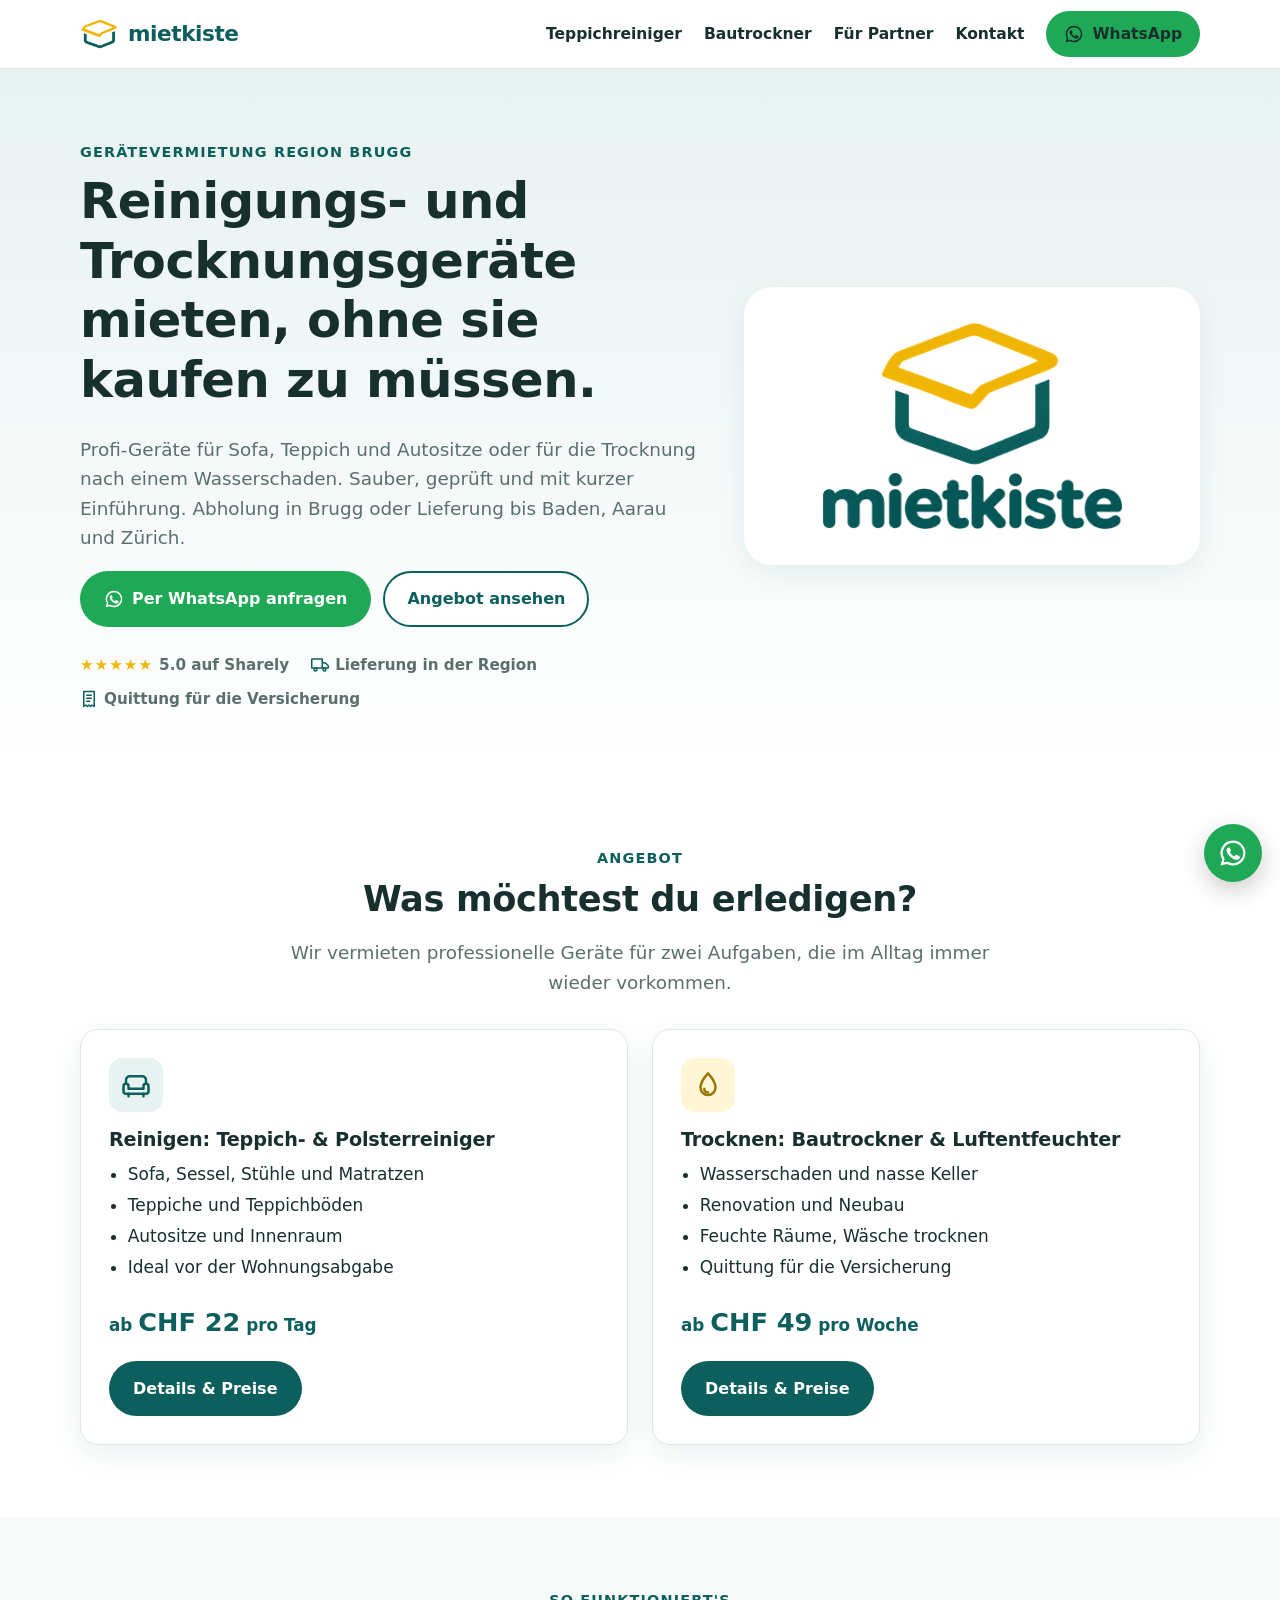
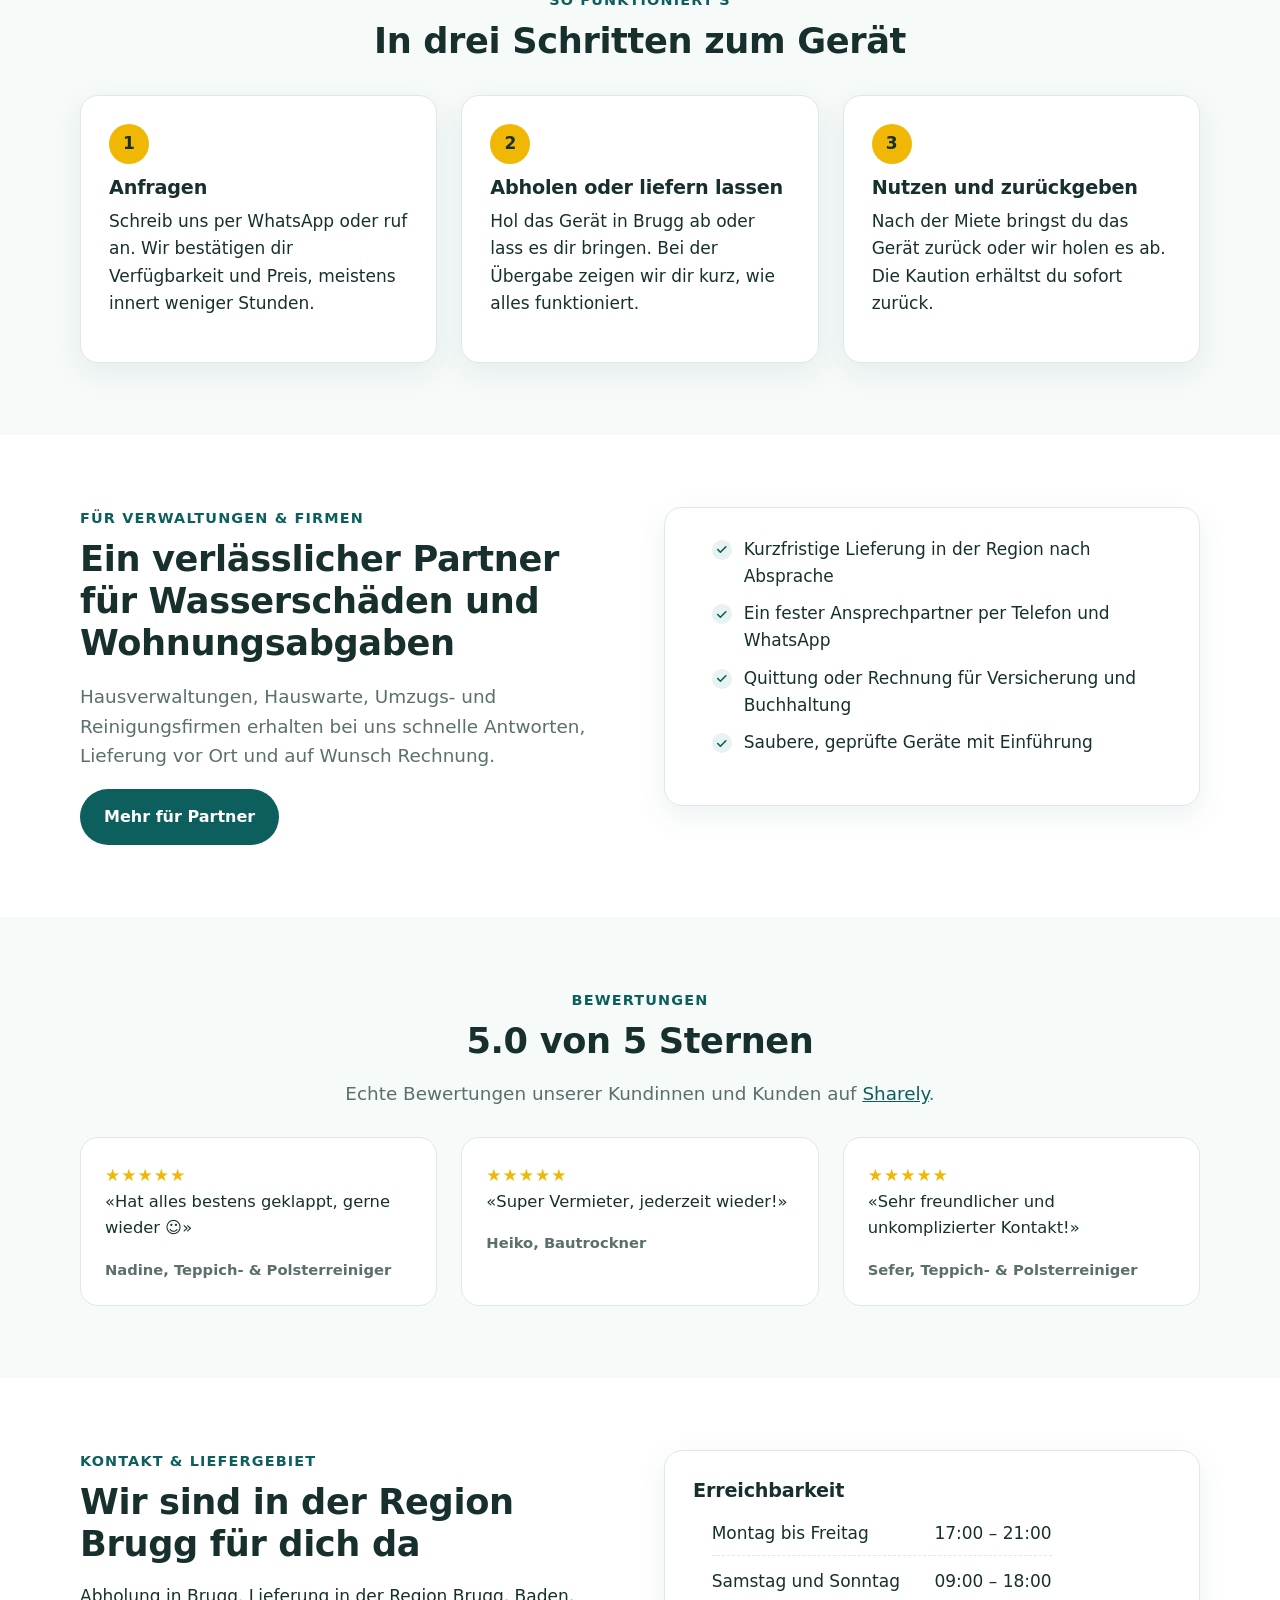
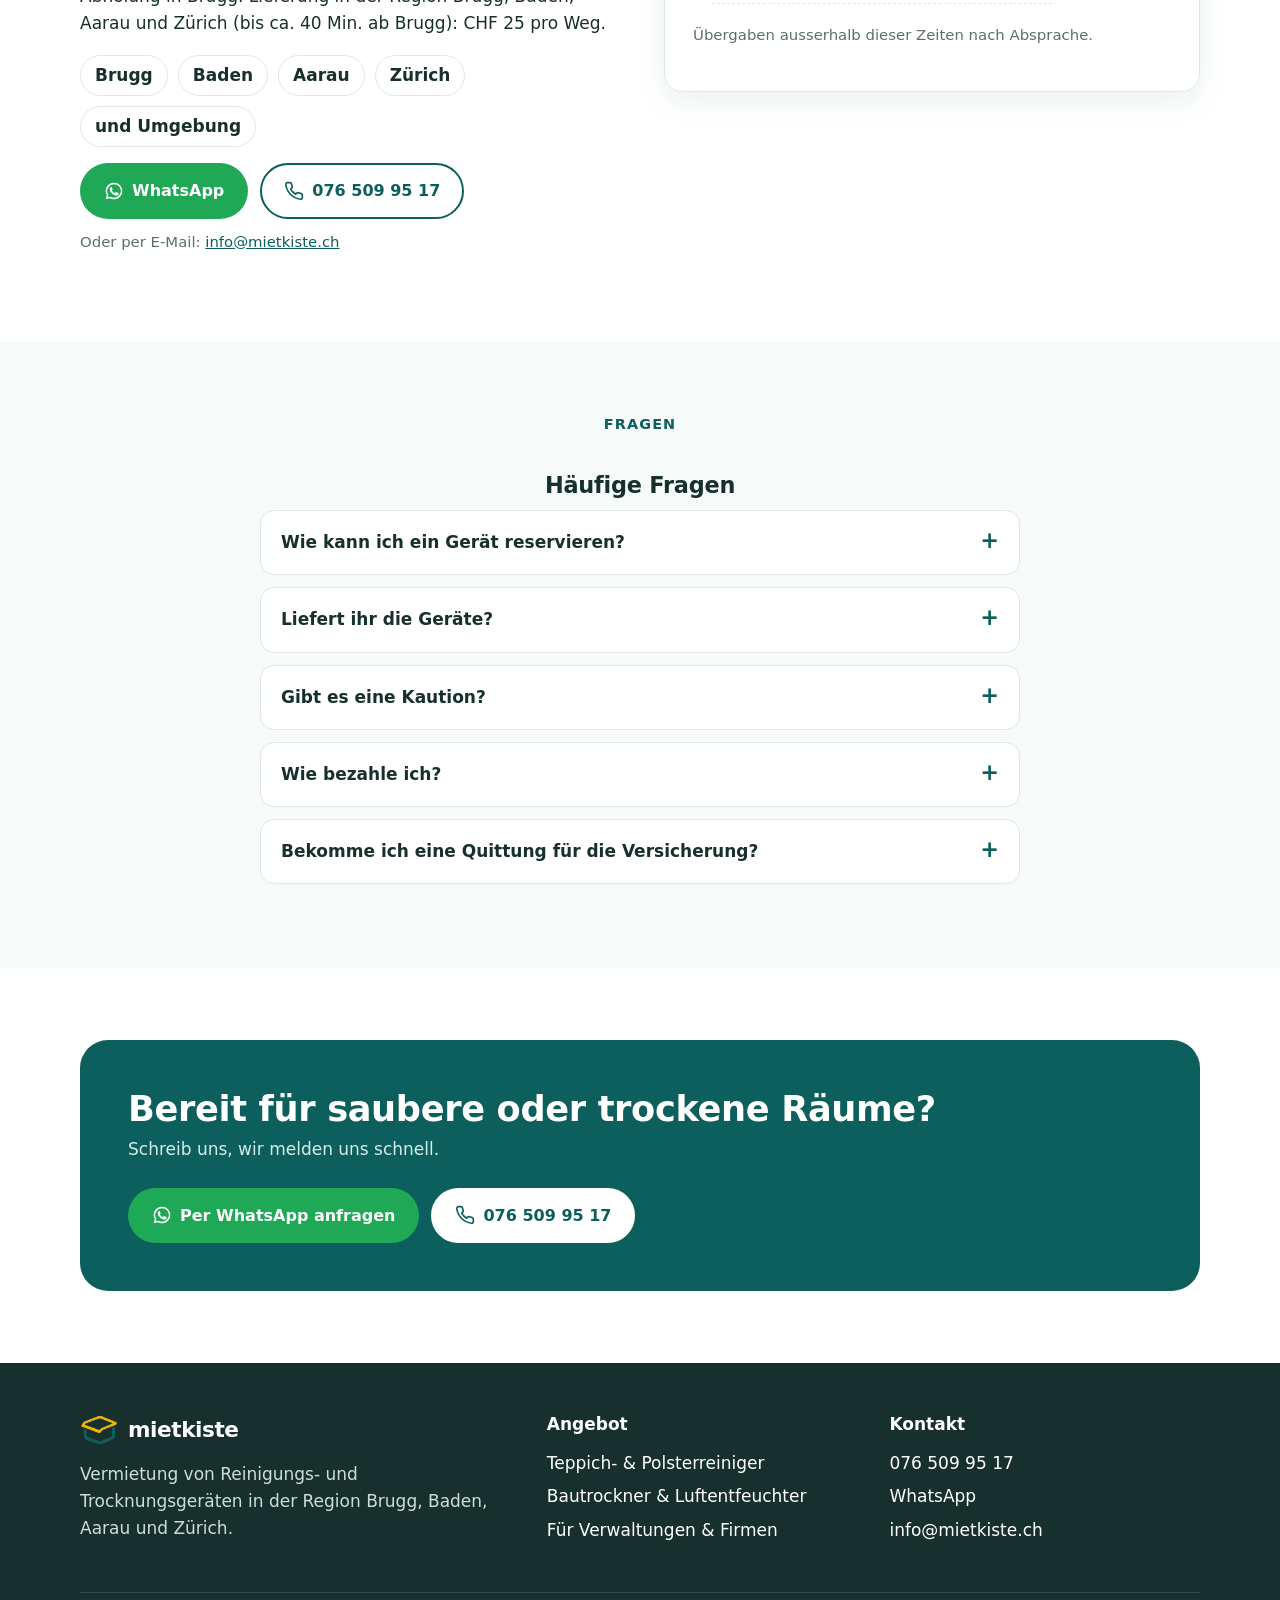
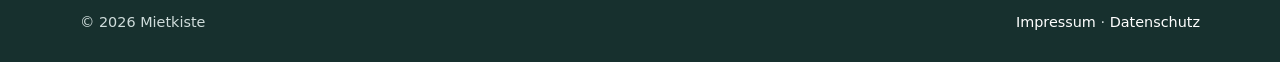
==== docs/index.html @ cd9a313a "Mietkiste website" ====
<!doctype html>
<html lang="de-CH">
<head>
<meta charset="utf-8">
<meta name="viewport" content="width=device-width, initial-scale=1">
<title>Mietkiste | Teppichreiniger & Bautrockner mieten in Brugg</title>
<meta name="description" content="Teppich- und Polsterreiniger sowie Bautrockner mieten in der Region Brugg, Baden, Aarau und Zürich. Sauber, geprüft, mit Lieferung. 5.0 Sterne.">
<link rel="canonical" href="https://mietkiste.ch/">
<meta property="og:type" content="website">
<meta property="og:title" content="Mietkiste | Teppichreiniger & Bautrockner mieten in Brugg">
<meta property="og:description" content="Teppich- und Polsterreiniger sowie Bautrockner mieten in der Region Brugg, Baden, Aarau und Zürich. Sauber, geprüft, mit Lieferung. 5.0 Sterne.">
<meta property="og:url" content="https://mietkiste.ch/">
<meta property="og:image" content="https://mietkiste.ch/assets/og.png">
<meta property="og:locale" content="de_CH">
<meta name="theme-color" content="#0c5f5c">
<link rel="icon" href="./favicon.ico" sizes="32x32">
<link rel="icon" type="image/png" href="./assets/favicon-512.png">
<link rel="apple-touch-icon" href="./assets/favicon-180.png">
<link rel="stylesheet" href="./assets/style.css">
<script type="application/ld+json">{"@context": "https://schema.org", "@graph": [{"@type": "LocalBusiness", "@id": "https://mietkiste.ch/#business", "name": "Mietkiste", "description": "Vermietung von Teppich- und Polsterreinigern sowie Bautrocknern und Luftentfeuchtern in der Region Brugg, Baden, Aarau und Zürich.", "url": "https://mietkiste.ch/", "logo": "https://mietkiste.ch/assets/logo.png", "image": "https://mietkiste.ch/assets/og.png", "telephone": "+41765099517", "email": "info@mietkiste.ch", "priceRange": "CHF 15–149", "areaServed": ["Brugg", "Baden", "Aarau", "Zürich"], "openingHoursSpecification": [{"@type": "OpeningHoursSpecification", "dayOfWeek": ["Monday", "Tuesday", "Wednesday", "Thursday", "Friday"], "opens": "17:00", "closes": "21:00"}, {"@type": "OpeningHoursSpecification", "dayOfWeek": ["Saturday", "Sunday"], "opens": "09:00", "closes": "18:00"}], "sameAs": ["https://www.sharely.ch/de/profil/3b8d8166-ce87-4f62-a841-324b7e6430e0"]}, {"@type": "FAQPage", "mainEntity": [{"@type": "Question", "name": "Wie kann ich ein Gerät reservieren?", "acceptedAnswer": {"@type": "Answer", "text": "Am schnellsten per WhatsApp oder Telefon (076 509 95 17). Bitte frage mindestens 24 Stunden im Voraus an. Wenn du über eine Plattform mit Versicherung buchen möchtest, findest du uns auch auf Sharely."}}, {"@type": "Question", "name": "Liefert ihr die Geräte?", "acceptedAnswer": {"@type": "Answer", "text": "Lieferung in der Region Brugg, Baden, Aarau und Zürich (bis ca. 40 Min. ab Brugg): CHF 25 pro Weg. Abholung in Brugg ist kostenlos."}}, {"@type": "Question", "name": "Gibt es eine Kaution?", "acceptedAnswer": {"@type": "Answer", "text": "Bei Direktmiete verlangen wir eine Kaution von CHF 150 pro Gerät, bar oder per TWINT. Du erhältst sie bei der Rückgabe sofort zurück."}}, {"@type": "Question", "name": "Wie bezahle ich?", "acceptedAnswer": {"@type": "Answer", "text": "Bar oder per TWINT bei der Übergabe. Für Verwaltungen und Firmen ist auf Anfrage auch Rechnung möglich."}}, {"@type": "Question", "name": "Bekomme ich eine Quittung für die Versicherung?", "acceptedAnswer": {"@type": "Answer", "text": "Ja, auf Wunsch erhältst du eine Quittung, zum Beispiel für die Gebäude- oder Hausratversicherung nach einem Wasserschaden."}}]}]}</script>
</head>
<body>
<header class="site-header">
  <div class="wrap">
    <a class="brand" href="./"><img src="./assets/icon.png" alt="" width="38" height="38">mietkiste</a>
    <button class="nav-toggle" aria-label="Menü öffnen" aria-expanded="false" onclick="var n=document.querySelector('.nav');n.classList.toggle('open');this.setAttribute('aria-expanded',n.classList.contains('open'))"><svg width="26" height="26" viewBox="0 0 24 24" fill="none" stroke="currentColor" stroke-width="2" stroke-linecap="round" aria-hidden="true"><path d="M3 6h18M3 12h18M3 18h18"/></svg></button>
    <nav class="nav"><a href="./teppichreiniger-mieten/">Teppichreiniger</a><a href="./bautrockner-mieten/">Bautrockner</a><a href="./partner/">Für Partner</a><a href="./#kontakt">Kontakt</a><a class="btn btn-wa btn-sm" href="https://wa.me/41765099517?text=Hallo%20Mietkiste%2C%20ich%20habe%20eine%20Anfrage%3A"><svg viewBox="0 0 24 24" fill="currentColor" aria-hidden="true"><path d="M12 2a10 10 0 0 0-8.6 15.1L2 22l5-1.3A10 10 0 1 0 12 2Zm0 18.2a8.2 8.2 0 0 1-4.2-1.2l-.3-.2-3 .8.8-2.9-.2-.3A8.2 8.2 0 1 1 12 20.2Zm4.5-6.1c-.2-.1-1.5-.7-1.7-.8s-.4-.1-.6.1l-.8 1c-.1.2-.3.2-.5.1a6.7 6.7 0 0 1-3.3-2.9c-.3-.4.2-.4.7-1.4a.5.5 0 0 0 0-.4l-.8-1.8c-.2-.5-.4-.4-.6-.4h-.5a1 1 0 0 0-.7.3 3 3 0 0 0-.9 2.2 5.2 5.2 0 0 0 1.1 2.7 11.8 11.8 0 0 0 4.5 4c1.7.7 2.3.8 3.2.6a2.7 2.7 0 0 0 1.8-1.2 2.2 2.2 0 0 0 .2-1.2c-.1-.1-.3-.2-.5-.3Z"/></svg>WhatsApp</a></nav>
  </div>
</header>
<main>

<section class="hero">
  <div class="wrap">
    <div>
      <div class="eyebrow">Gerätevermietung Region Brugg</div>
      <h1>Reinigungs- und Trocknungsgeräte mieten, ohne sie kaufen zu müssen.</h1>
      <p class="lead">Profi-Geräte für Sofa, Teppich und Autositze oder für die Trocknung nach einem Wasserschaden. Sauber, geprüft und mit kurzer Einführung. Abholung in Brugg oder Lieferung bis Baden, Aarau und Zürich.</p>
      <div class="btn-row">
        <a class="btn btn-wa" href="https://wa.me/41765099517?text=Hallo%20Mietkiste%2C%20ich%20m%C3%B6chte%20ein%20Ger%C3%A4t%20mieten%3A"><svg viewBox="0 0 24 24" fill="currentColor" aria-hidden="true"><path d="M12 2a10 10 0 0 0-8.6 15.1L2 22l5-1.3A10 10 0 1 0 12 2Zm0 18.2a8.2 8.2 0 0 1-4.2-1.2l-.3-.2-3 .8.8-2.9-.2-.3A8.2 8.2 0 1 1 12 20.2Zm4.5-6.1c-.2-.1-1.5-.7-1.7-.8s-.4-.1-.6.1l-.8 1c-.1.2-.3.2-.5.1a6.7 6.7 0 0 1-3.3-2.9c-.3-.4.2-.4.7-1.4a.5.5 0 0 0 0-.4l-.8-1.8c-.2-.5-.4-.4-.6-.4h-.5a1 1 0 0 0-.7.3 3 3 0 0 0-.9 2.2 5.2 5.2 0 0 0 1.1 2.7 11.8 11.8 0 0 0 4.5 4c1.7.7 2.3.8 3.2.6a2.7 2.7 0 0 0 1.8-1.2 2.2 2.2 0 0 0 .2-1.2c-.1-.1-.3-.2-.5-.3Z"/></svg>Per WhatsApp anfragen</a>
        <a class="btn btn-ghost" href="#angebot">Angebot ansehen</a>
      </div>
      <div class="trust">
        <span><span class="stars">★★★★★</span> 5.0 auf Sharely</span>
        <span><svg viewBox="0 0 24 24" fill="none" stroke="currentColor" stroke-width="2" stroke-linecap="round" stroke-linejoin="round" aria-hidden="true"><path d="M1 4h14v12H1zM15 9h4l4 4v3h-8"/><circle cx="6" cy="18" r="2"/><circle cx="18" cy="18" r="2"/></svg> Lieferung in der Region</span>
        <span><svg viewBox="0 0 24 24" fill="none" stroke="currentColor" stroke-width="2" stroke-linecap="round" stroke-linejoin="round" aria-hidden="true"><path d="M5 2h14v20l-3-2-2 2-2-2-2 2-2-2-3 2Z"/><path d="M9 7h6M9 11h6M9 15h4"/></svg> Quittung für die Versicherung</span>
      </div>
    </div>
    <div class="hero-art"><img src="./assets/logo.png" alt="Mietkiste Logo" width="640" height="441"></div>
  </div>
</section>

<section class="section" id="angebot">
  <div class="wrap">
    <div class="center">
      <div class="eyebrow">Angebot</div>
      <h2>Was möchtest du erledigen?</h2>
      <p class="lead">Wir vermieten professionelle Geräte für zwei Aufgaben, die im Alltag immer wieder vorkommen.</p>
    </div>
    <div class="grid-2" style="margin-top:32px">
      <div class="card">
        <div class="icon"><svg viewBox="0 0 24 24" fill="none" stroke="currentColor" stroke-width="2" stroke-linecap="round" stroke-linejoin="round" aria-hidden="true"><path d="M4 11V8a3 3 0 0 1 3-3h10a3 3 0 0 1 3 3v3"/><path d="M2 13a2 2 0 0 1 4 0v2h12v-2a2 2 0 0 1 4 0v4a2 2 0 0 1-2 2H4a2 2 0 0 1-2-2Z"/><path d="M6 19v2M18 19v2"/></svg></div>
        <h3>Reinigen: Teppich- &amp; Polsterreiniger</h3>
        <ul>
          <li>Sofa, Sessel, Stühle und Matratzen</li>
          <li>Teppiche und Teppichböden</li>
          <li>Autositze und Innenraum</li>
          <li>Ideal vor der Wohnungsabgabe</li>
        </ul>
        <div class="price">ab <strong>CHF 22</strong> pro Tag</div>
        <a class="btn btn-primary" href="./teppichreiniger-mieten/">Details &amp; Preise</a>
      </div>
      <div class="card">
        <div class="icon y"><svg viewBox="0 0 24 24" fill="none" stroke="currentColor" stroke-width="2" stroke-linecap="round" stroke-linejoin="round" aria-hidden="true"><path d="M12 2.7s6 6.4 6 11.3a6 6 0 0 1-12 0c0-4.9 6-11.3 6-11.3Z"/><path d="M9 15a3 3 0 0 0 3 3"/></svg></div>
        <h3>Trocknen: Bautrockner &amp; Luftentfeuchter</h3>
        <ul>
          <li>Wasserschaden und nasse Keller</li>
          <li>Renovation und Neubau</li>
          <li>Feuchte Räume, Wäsche trocknen</li>
          <li>Quittung für die Versicherung</li>
        </ul>
        <div class="price">ab <strong>CHF 49</strong> pro Woche</div>
        <a class="btn btn-primary" href="./bautrockner-mieten/">Details &amp; Preise</a>
      </div>
    </div>
  </div>
</section>

<section class="section alt">
  <div class="wrap">
    <div class="center">
      <div class="eyebrow">So funktioniert's</div>
      <h2>In drei Schritten zum Gerät</h2>
    </div>
    <div class="grid-3" style="margin-top:32px">
      <div class="card"><div class="step-num">1</div><h3>Anfragen</h3><p>Schreib uns per WhatsApp oder ruf an. Wir bestätigen dir Verfügbarkeit und Preis, meistens innert weniger Stunden.</p></div>
      <div class="card"><div class="step-num">2</div><h3>Abholen oder liefern lassen</h3><p>Hol das Gerät in Brugg ab oder lass es dir bringen. Bei der Übergabe zeigen wir dir kurz, wie alles funktioniert.</p></div>
      <div class="card"><div class="step-num">3</div><h3>Nutzen und zurückgeben</h3><p>Nach der Miete bringst du das Gerät zurück oder wir holen es ab. Die Kaution erhältst du sofort zurück.</p></div>
    </div>
  </div>
</section>

<section class="section">
  <div class="wrap split">
    <div>
      <div class="eyebrow">Für Verwaltungen &amp; Firmen</div>
      <h2>Ein verlässlicher Partner für Wasserschäden und Wohnungsabgaben</h2>
      <p class="lead">Hausverwaltungen, Hauswarte, Umzugs- und Reinigungsfirmen erhalten bei uns schnelle Antworten, Lieferung vor Ort und auf Wunsch Rechnung.</p>
      <a class="btn btn-primary" href="./partner/">Mehr für Partner</a>
    </div>
    <div class="card">
      <ul class="checklist">
        <li>Kurzfristige Lieferung in der Region nach Absprache</li>
        <li>Ein fester Ansprechpartner per Telefon und WhatsApp</li>
        <li>Quittung oder Rechnung für Versicherung und Buchhaltung</li>
        <li>Saubere, geprüfte Geräte mit Einführung</li>
      </ul>
    </div>
  </div>
</section>


<section class="section alt">
  <div class="wrap">
    <div class="center">
      <div class="eyebrow">Bewertungen</div>
      <h2>5.0 von 5 Sternen</h2>
      <p class="lead">Echte Bewertungen unserer Kundinnen und Kunden auf <a href="https://www.sharely.ch/de/profil/3b8d8166-ce87-4f62-a841-324b7e6430e0" rel="noopener">Sharely</a>.</p>
    </div>
    <div class="grid-3" style="margin-top:28px"><div class="review"><div class="stars" aria-label="5 von 5 Sternen">★★★★★</div><p>«Hat alles bestens geklappt, gerne wieder ☺️»</p><div class="who">Nadine, Teppich- &amp; Polsterreiniger</div></div><div class="review"><div class="stars" aria-label="5 von 5 Sternen">★★★★★</div><p>«Super Vermieter, jederzeit wieder!»</p><div class="who">Heiko, Bautrockner</div></div><div class="review"><div class="stars" aria-label="5 von 5 Sternen">★★★★★</div><p>«Sehr freundlicher und unkomplizierter Kontakt!»</p><div class="who">Sefer, Teppich- &amp; Polsterreiniger</div></div></div>
  </div>
</section>

<section class="section" id="kontakt">
  <div class="wrap split">
    <div>
      <div class="eyebrow">Kontakt &amp; Liefergebiet</div>
      <h2>Wir sind in der Region Brugg für dich da</h2>
      <p>Abholung in Brugg. Lieferung in der Region Brugg, Baden, Aarau und Zürich (bis ca. 40 Min. ab Brugg): CHF 25 pro Weg.</p>
      <div class="area"><span>Brugg</span><span>Baden</span><span>Aarau</span><span>Zürich</span><span>und Umgebung</span></div>
      <div class="btn-row">
        <a class="btn btn-wa" href="https://wa.me/41765099517?text=Hallo%20Mietkiste%2C%20ich%20habe%20eine%20Anfrage%3A"><svg viewBox="0 0 24 24" fill="currentColor" aria-hidden="true"><path d="M12 2a10 10 0 0 0-8.6 15.1L2 22l5-1.3A10 10 0 1 0 12 2Zm0 18.2a8.2 8.2 0 0 1-4.2-1.2l-.3-.2-3 .8.8-2.9-.2-.3A8.2 8.2 0 1 1 12 20.2Zm4.5-6.1c-.2-.1-1.5-.7-1.7-.8s-.4-.1-.6.1l-.8 1c-.1.2-.3.2-.5.1a6.7 6.7 0 0 1-3.3-2.9c-.3-.4.2-.4.7-1.4a.5.5 0 0 0 0-.4l-.8-1.8c-.2-.5-.4-.4-.6-.4h-.5a1 1 0 0 0-.7.3 3 3 0 0 0-.9 2.2 5.2 5.2 0 0 0 1.1 2.7 11.8 11.8 0 0 0 4.5 4c1.7.7 2.3.8 3.2.6a2.7 2.7 0 0 0 1.8-1.2 2.2 2.2 0 0 0 .2-1.2c-.1-.1-.3-.2-.5-.3Z"/></svg>WhatsApp</a>
        <a class="btn btn-ghost" href="tel:+41765099517"><svg viewBox="0 0 24 24" fill="none" stroke="currentColor" stroke-width="2" stroke-linecap="round" stroke-linejoin="round" aria-hidden="true"><path d="M22 16.9v3a2 2 0 0 1-2.2 2 19.8 19.8 0 0 1-8.6-3.1 19.5 19.5 0 0 1-6-6A19.8 19.8 0 0 1 2.1 4.2 2 2 0 0 1 4.1 2h3a2 2 0 0 1 2 1.7c.1.9.4 1.8.7 2.7a2 2 0 0 1-.5 2.1L8 9.8a16 16 0 0 0 6 6l1.3-1.3a2 2 0 0 1 2.1-.4c.9.3 1.8.6 2.7.7a2 2 0 0 1 1.7 2Z"/></svg>076 509 95 17</a>
      </div>
      <p class="note">Oder per E-Mail: <a href="mailto:info@mietkiste.ch">info@mietkiste.ch</a></p>
    </div>
    <div class="card">
      <h3>Erreichbarkeit</h3>
      <ul class="hours">
        <li><span>Montag bis Freitag</span><span>17:00 – 21:00</span></li>
        <li><span>Samstag und Sonntag</span><span>09:00 – 18:00</span></li>
      </ul>
      <p class="note">Übergaben ausserhalb dieser Zeiten nach Absprache.</p>
    </div>
  </div>
</section>

<section class="section alt">
  <div class="wrap prose" style="margin-inline:auto">
    <div class="center"><div class="eyebrow">Fragen</div><h2>Häufige Fragen</h2></div>
    <div class="faq"><details><summary>Wie kann ich ein Gerät reservieren?</summary><p>Am schnellsten per WhatsApp oder Telefon (076 509 95 17). Bitte frage mindestens 24 Stunden im Voraus an. Wenn du über eine Plattform mit Versicherung buchen möchtest, findest du uns auch auf Sharely.</p></details><details><summary>Liefert ihr die Geräte?</summary><p>Lieferung in der Region Brugg, Baden, Aarau und Zürich (bis ca. 40 Min. ab Brugg): CHF 25 pro Weg. Abholung in Brugg ist kostenlos.</p></details><details><summary>Gibt es eine Kaution?</summary><p>Bei Direktmiete verlangen wir eine Kaution von CHF 150 pro Gerät, bar oder per TWINT. Du erhältst sie bei der Rückgabe sofort zurück.</p></details><details><summary>Wie bezahle ich?</summary><p>Bar oder per TWINT bei der Übergabe. Für Verwaltungen und Firmen ist auf Anfrage auch Rechnung möglich.</p></details><details><summary>Bekomme ich eine Quittung für die Versicherung?</summary><p>Ja, auf Wunsch erhältst du eine Quittung, zum Beispiel für die Gebäude- oder Hausratversicherung nach einem Wasserschaden.</p></details></div>
  </div>
</section>


<section class="section">
  <div class="wrap">
    <div class="cta">
      <div><h2>Bereit für saubere oder trockene Räume?</h2><p>Schreib uns, wir melden uns schnell.</p></div>
      <div class="btn-row">
        <a class="btn btn-wa" href="https://wa.me/41765099517?text=Hallo%20Mietkiste%2C%20ich%20m%C3%B6chte%20ein%20Ger%C3%A4t%20mieten%3A"><svg viewBox="0 0 24 24" fill="currentColor" aria-hidden="true"><path d="M12 2a10 10 0 0 0-8.6 15.1L2 22l5-1.3A10 10 0 1 0 12 2Zm0 18.2a8.2 8.2 0 0 1-4.2-1.2l-.3-.2-3 .8.8-2.9-.2-.3A8.2 8.2 0 1 1 12 20.2Zm4.5-6.1c-.2-.1-1.5-.7-1.7-.8s-.4-.1-.6.1l-.8 1c-.1.2-.3.2-.5.1a6.7 6.7 0 0 1-3.3-2.9c-.3-.4.2-.4.7-1.4a.5.5 0 0 0 0-.4l-.8-1.8c-.2-.5-.4-.4-.6-.4h-.5a1 1 0 0 0-.7.3 3 3 0 0 0-.9 2.2 5.2 5.2 0 0 0 1.1 2.7 11.8 11.8 0 0 0 4.5 4c1.7.7 2.3.8 3.2.6a2.7 2.7 0 0 0 1.8-1.2 2.2 2.2 0 0 0 .2-1.2c-.1-.1-.3-.2-.5-.3Z"/></svg>Per WhatsApp anfragen</a>
        <a class="btn btn-ghost" href="tel:+41765099517"><svg viewBox="0 0 24 24" fill="none" stroke="currentColor" stroke-width="2" stroke-linecap="round" stroke-linejoin="round" aria-hidden="true"><path d="M22 16.9v3a2 2 0 0 1-2.2 2 19.8 19.8 0 0 1-8.6-3.1 19.5 19.5 0 0 1-6-6A19.8 19.8 0 0 1 2.1 4.2 2 2 0 0 1 4.1 2h3a2 2 0 0 1 2 1.7c.1.9.4 1.8.7 2.7a2 2 0 0 1-.5 2.1L8 9.8a16 16 0 0 0 6 6l1.3-1.3a2 2 0 0 1 2.1-.4c.9.3 1.8.6 2.7.7a2 2 0 0 1 1.7 2Z"/></svg>076 509 95 17</a>
      </div>
    </div>
  </div>
</section>

</main>
<footer class="site-footer">
  <div class="wrap">
    <div class="footer-grid">
      <div>
        <a class="brand" href="./" style="color:#fff"><img src="./assets/icon.png" alt="" width="38" height="38">mietkiste</a>
        <p style="margin-top:12px">Vermietung von Reinigungs- und Trocknungsgeräten in der Region Brugg, Baden, Aarau und Zürich.</p>
      </div>
      <div>
        <h4>Angebot</h4>
        <ul>
          <li><a href="./teppichreiniger-mieten/">Teppich- &amp; Polsterreiniger</a></li>
          <li><a href="./bautrockner-mieten/">Bautrockner &amp; Luftentfeuchter</a></li>
          <li><a href="./partner/">Für Verwaltungen &amp; Firmen</a></li>
        </ul>
      </div>
      <div>
        <h4>Kontakt</h4>
        <ul>
          <li><a href="tel:+41765099517">076 509 95 17</a></li>
          <li><a href="https://wa.me/41765099517">WhatsApp</a></li>
          <li><a href="mailto:info@mietkiste.ch">info@mietkiste.ch</a></li>
        </ul>
      </div>
    </div>
    <div class="footer-bottom">
      <span>© 2026 Mietkiste</span>
      <span><a href="./impressum/">Impressum</a> · <a href="./datenschutz/">Datenschutz</a></span>
    </div>
  </div>
</footer>
<a class="wa-float" href="https://wa.me/41765099517?text=Hallo%20Mietkiste%2C%20ich%20habe%20eine%20Anfrage%3A" aria-label="Per WhatsApp anfragen"><svg viewBox="0 0 24 24" fill="currentColor" aria-hidden="true"><path d="M12 2a10 10 0 0 0-8.6 15.1L2 22l5-1.3A10 10 0 1 0 12 2Zm0 18.2a8.2 8.2 0 0 1-4.2-1.2l-.3-.2-3 .8.8-2.9-.2-.3A8.2 8.2 0 1 1 12 20.2Zm4.5-6.1c-.2-.1-1.5-.7-1.7-.8s-.4-.1-.6.1l-.8 1c-.1.2-.3.2-.5.1a6.7 6.7 0 0 1-3.3-2.9c-.3-.4.2-.4.7-1.4a.5.5 0 0 0 0-.4l-.8-1.8c-.2-.5-.4-.4-.6-.4h-.5a1 1 0 0 0-.7.3 3 3 0 0 0-.9 2.2 5.2 5.2 0 0 0 1.1 2.7 11.8 11.8 0 0 0 4.5 4c1.7.7 2.3.8 3.2.6a2.7 2.7 0 0 0 1.8-1.2 2.2 2.2 0 0 0 .2-1.2c-.1-.1-.3-.2-.5-.3Z"/></svg></a>
</body>
</html>
---- docs/assets/style.css ----
:root {
  --teal: #0c5f5c;
  --teal-dark: #08433f;
  --teal-soft: #e7f2f1;
  --yellow: #f1b705;
  --yellow-soft: #fff6d6;
  --ink: #17302e;
  --muted: #5b6f6d;
  --line: #dfe8e7;
  --bg: #ffffff;
  --bg-alt: #f6faf9;
  --radius: 18px;
  --shadow: 0 10px 30px rgba(12, 95, 92, 0.08);
  --font: ui-rounded, "SF Pro Rounded", "Nunito", "Segoe UI", system-ui, -apple-system, Roboto, "Helvetica Neue", Arial, sans-serif;
}

* { box-sizing: border-box; }
html { scroll-behavior: smooth; }
body {
  margin: 0;
  font-family: var(--font);
  color: var(--ink);
  background: var(--bg);
  line-height: 1.6;
  font-size: 17px;
  -webkit-font-smoothing: antialiased;
}
img { max-width: 100%; height: auto; display: block; }
a { color: var(--teal); }
h1, h2, h3 { line-height: 1.2; letter-spacing: -0.01em; margin: 0 0 0.5em; }
h1 { font-size: clamp(2rem, 5vw, 3.1rem); }
h2 { font-size: clamp(1.6rem, 3.5vw, 2.2rem); }
h3 { font-size: 1.2rem; }
p { margin: 0 0 1em; }

.wrap { width: min(1120px, 100% - 32px); margin-inline: auto; }
.section { padding: 72px 0; }
.section.alt { background: var(--bg-alt); }
.eyebrow { color: var(--teal); font-weight: 700; font-size: 0.9rem; text-transform: uppercase; letter-spacing: 0.08em; margin-bottom: 8px; }
.lead { font-size: 1.15rem; color: var(--muted); max-width: 62ch; }
.center { text-align: center; }
.center .lead { margin-inline: auto; }

/* Header */
.site-header { position: sticky; top: 0; z-index: 20; background: rgba(255,255,255,0.92); backdrop-filter: blur(10px); border-bottom: 1px solid var(--line); }
.site-header .wrap { display: flex; align-items: center; justify-content: space-between; gap: 16px; height: 68px; }
.brand { display: flex; align-items: center; gap: 10px; text-decoration: none; color: var(--teal); font-weight: 800; font-size: 1.35rem; letter-spacing: -0.02em; }
.brand img { width: 38px; height: 38px; }
.nav { display: flex; align-items: center; gap: 22px; }
.nav a { text-decoration: none; color: var(--ink); font-weight: 600; font-size: 0.97rem; }
.nav a:hover, .nav a[aria-current="page"] { color: var(--teal); }
.nav-toggle { display: none; background: none; border: 0; padding: 8px; cursor: pointer; color: var(--ink); }

/* Buttons */
.btn { display: inline-flex; align-items: center; justify-content: center; gap: 8px; padding: 13px 22px; border-radius: 999px; font-weight: 700; text-decoration: none; border: 2px solid transparent; transition: transform .15s ease, background .15s ease; font-size: 1rem; }
.btn:hover { transform: translateY(-1px); }
.btn-primary { background: var(--teal); color: #fff; }
.btn-primary:hover { background: var(--teal-dark); }
.btn-wa { background: #1fa855; color: #fff; }
.btn-wa:hover { background: #178a45; }
.btn-ghost { border-color: var(--teal); color: var(--teal); background: #fff; }
.btn-sm { padding: 9px 16px; font-size: 0.92rem; }
.btn svg { width: 20px; height: 20px; flex: none; }
.btn-row { display: flex; flex-wrap: wrap; gap: 12px; }

/* Hero */
.hero { padding: 72px 0 64px; background: linear-gradient(180deg, var(--teal-soft) 0%, #fff 100%); }
.hero .wrap { display: grid; grid-template-columns: 1.15fr 0.85fr; gap: 48px; align-items: center; }
.hero-art { background: #fff; border-radius: 28px; box-shadow: var(--shadow); padding: 36px; display: grid; place-items: center; }
.hero-art img { width: 78%; }
.trust { display: flex; flex-wrap: wrap; gap: 10px 22px; margin-top: 26px; color: var(--muted); font-weight: 600; font-size: 0.95rem; }
.trust span { display: inline-flex; align-items: center; gap: 6px; }
.trust svg { width: 18px; height: 18px; color: var(--teal); }
.stars { color: var(--yellow); letter-spacing: 1px; }

/* Cards */
.grid-2 { display: grid; grid-template-columns: repeat(2, 1fr); gap: 24px; }
.grid-3 { display: grid; grid-template-columns: repeat(3, 1fr); gap: 24px; }
.card { background: #fff; border: 1px solid var(--line); border-radius: var(--radius); padding: 28px; box-shadow: var(--shadow); }
.card .icon { width: 54px; height: 54px; border-radius: 14px; display: grid; place-items: center; background: var(--teal-soft); color: var(--teal); margin-bottom: 16px; }
.card .icon.y { background: var(--yellow-soft); color: #9a7400; }
.card .icon svg { width: 30px; height: 30px; }
.card ul { padding-left: 1.1em; margin: 0 0 1.2em; }
.card li { margin-bottom: 4px; }
.price { font-size: 1.05rem; font-weight: 700; color: var(--teal); margin-bottom: 18px; }
.price strong { font-size: 1.6rem; }

.step-num { width: 40px; height: 40px; border-radius: 50%; background: var(--yellow); color: var(--ink); font-weight: 800; display: grid; place-items: center; margin-bottom: 12px; }

/* Tables */
.table { width: 100%; border-collapse: collapse; background: #fff; border-radius: var(--radius); overflow: hidden; box-shadow: var(--shadow); }
.table th, .table td { padding: 14px 18px; text-align: left; border-bottom: 1px solid var(--line); }
.table th { background: var(--teal); color: #fff; font-weight: 700; }
.table tr:last-child td { border-bottom: 0; }
.table td:last-child { font-weight: 700; white-space: nowrap; }
.note { font-size: 0.93rem; color: var(--muted); margin-top: 12px; }

.split { display: grid; grid-template-columns: 1fr 1fr; gap: 48px; align-items: start; }
.checklist { list-style: none; padding: 0; margin: 0 0 1em; }
.checklist li { padding-left: 32px; position: relative; margin-bottom: 10px; }
.checklist li::before { content: ""; position: absolute; left: 0; top: 4px; width: 20px; height: 20px; border-radius: 50%; background: var(--teal-soft) url("data:image/svg+xml,%3Csvg xmlns='http://www.w3.org/2000/svg' viewBox='0 0 24 24' fill='none' stroke='%230c5f5c' stroke-width='3' stroke-linecap='round' stroke-linejoin='round'%3E%3Cpath d='M5 12l5 5L20 7'/%3E%3C/svg%3E") center/13px no-repeat; }

/* Reviews */
.review { background: #fff; border: 1px solid var(--line); border-radius: var(--radius); padding: 24px; }
.review p { font-size: 1.02rem; }
.review .who { color: var(--muted); font-weight: 600; font-size: 0.92rem; }

/* FAQ */
.faq details { background: #fff; border: 1px solid var(--line); border-radius: 14px; padding: 4px 20px; margin-bottom: 12px; }
.faq summary { cursor: pointer; font-weight: 700; padding: 14px 0; list-style: none; display: flex; justify-content: space-between; gap: 12px; }
.faq summary::-webkit-details-marker { display: none; }
.faq summary::after { content: "+"; color: var(--teal); font-size: 1.4rem; line-height: 1; }
.faq details[open] summary::after { content: "–"; }
.faq details p { color: var(--muted); }

/* CTA band */
.cta { background: var(--teal); color: #fff; border-radius: 28px; padding: 48px; display: flex; justify-content: space-between; align-items: center; gap: 24px; flex-wrap: wrap; }
.cta h2 { margin: 0 0 6px; }
.cta p { margin: 0; color: #d6ecea; }
.cta .btn-ghost { border-color: #fff; }

.area { display: flex; flex-wrap: wrap; gap: 10px; margin: 8px 0 16px; }
.area span { background: #fff; border: 1px solid var(--line); border-radius: 999px; padding: 6px 14px; font-weight: 600; }

.hours { list-style: none; padding: 0; margin: 0; }
.hours li { display: flex; justify-content: space-between; border-bottom: 1px dashed var(--line); padding: 8px 0; max-width: 340px; }

.page-hero { padding: 56px 0 40px; background: linear-gradient(180deg, var(--teal-soft) 0%, #fff 100%); }
.breadcrumb { font-size: 0.9rem; color: var(--muted); margin-bottom: 12px; }
.breadcrumb a { color: var(--muted); }
.prose { max-width: 760px; }
.prose h2 { margin-top: 1.6em; font-size: 1.4rem; }

/* Footer */
.site-footer { background: var(--ink); color: #cfdcdb; padding: 48px 0 28px; margin-top: 0; }
.site-footer a { color: #fff; text-decoration: none; }
.site-footer a:hover { text-decoration: underline; }
.footer-grid { display: grid; grid-template-columns: 1.4fr 1fr 1fr; gap: 32px; }
.footer-grid h4 { color: #fff; margin: 0 0 12px; }
.footer-grid ul { list-style: none; padding: 0; margin: 0; }
.footer-grid li { margin-bottom: 6px; }
.footer-bottom { border-top: 1px solid rgba(255,255,255,0.12); margin-top: 32px; padding-top: 18px; font-size: 0.9rem; display: flex; justify-content: space-between; flex-wrap: wrap; gap: 10px; }

.wa-float { position: fixed; right: 18px; bottom: 18px; z-index: 30; width: 58px; height: 58px; border-radius: 50%; background: #1fa855; color: #fff; display: grid; place-items: center; box-shadow: 0 8px 24px rgba(0,0,0,0.2); }
.wa-float svg { width: 30px; height: 30px; }

@media (max-width: 880px) {
  .hero .wrap, .split, .grid-2, .grid-3, .footer-grid { grid-template-columns: 1fr; }
  .hero-art { display: none; }
  .nav { display: none; position: absolute; top: 68px; left: 0; right: 0; background: #fff; flex-direction: column; align-items: stretch; gap: 0; border-bottom: 1px solid var(--line); padding: 8px 16px 16px; }
  .nav.open { display: flex; }
  .nav a { padding: 12px 0; border-bottom: 1px solid var(--line); }
  .nav .btn { margin-top: 12px; }
  .nav-toggle { display: block; }
  .section { padding: 52px 0; }
  .cta { padding: 32px 24px; }
  .table th, .table td { padding: 12px; }
}
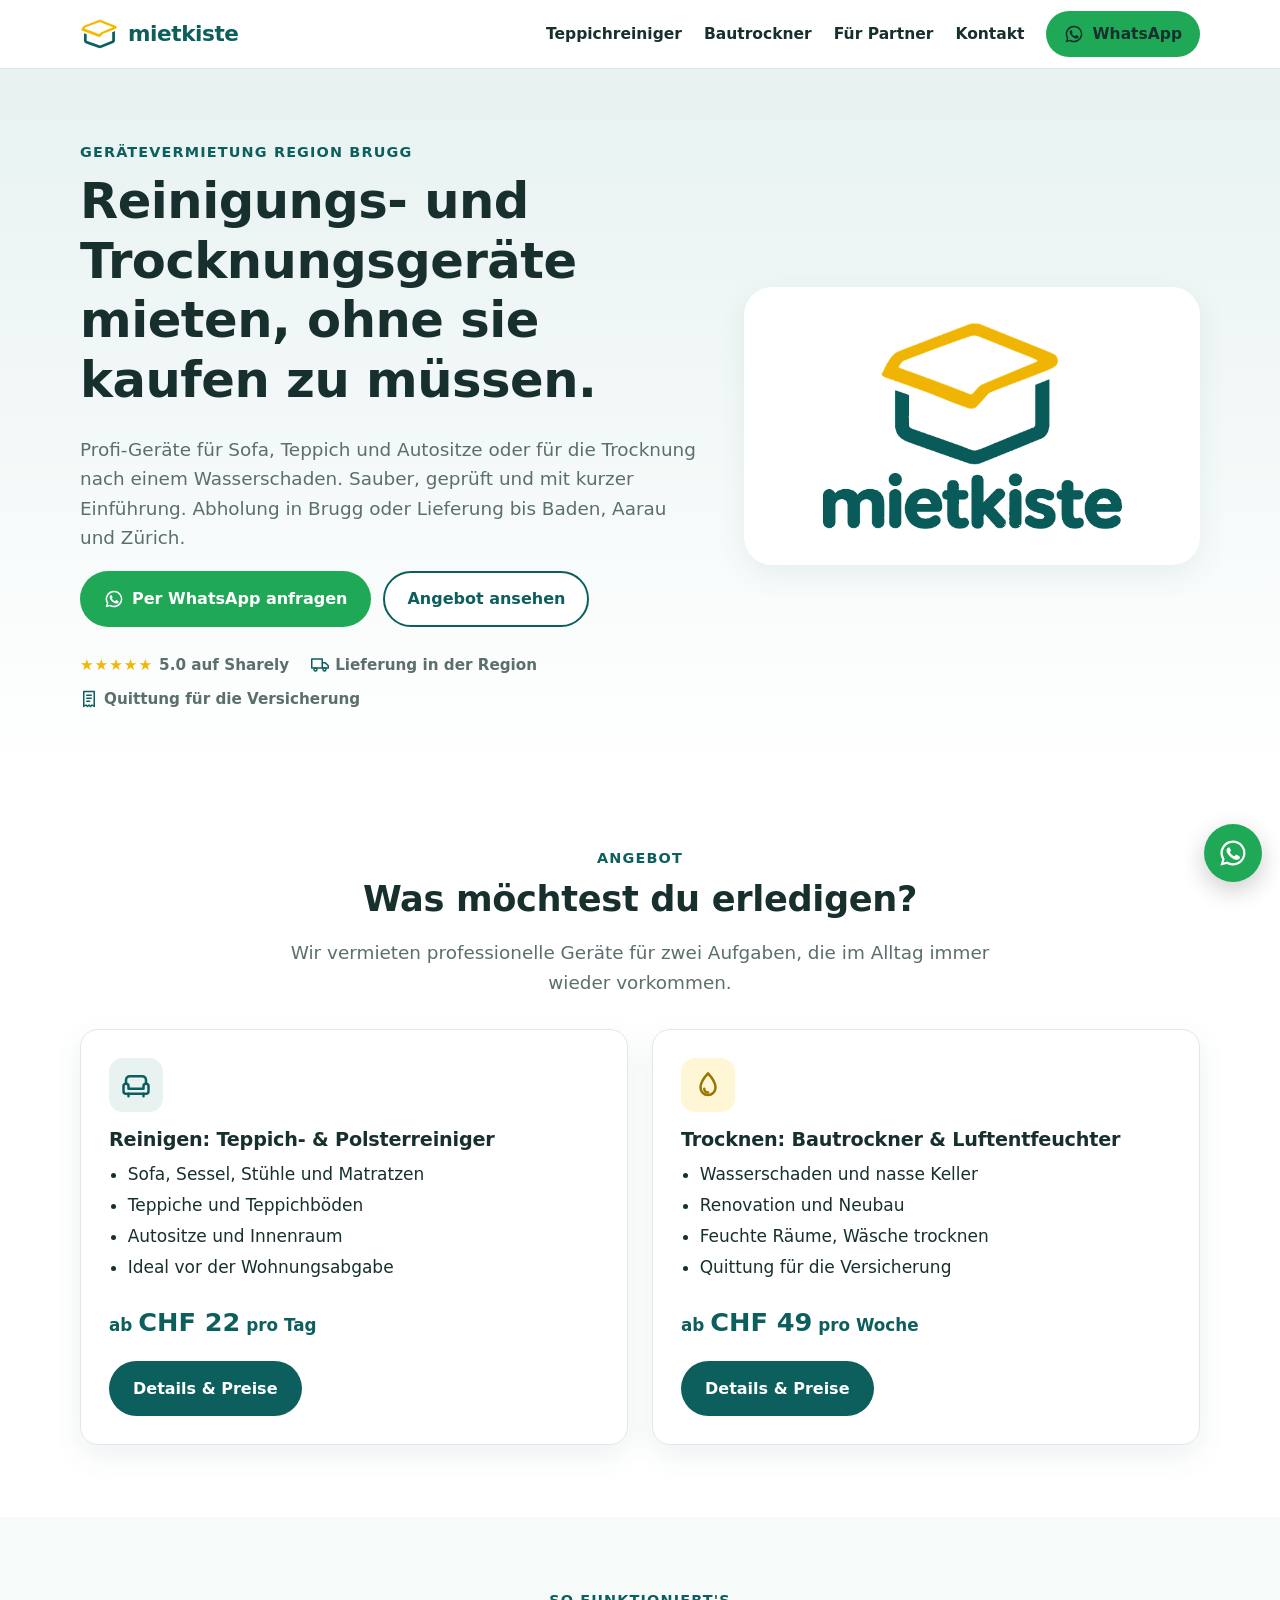
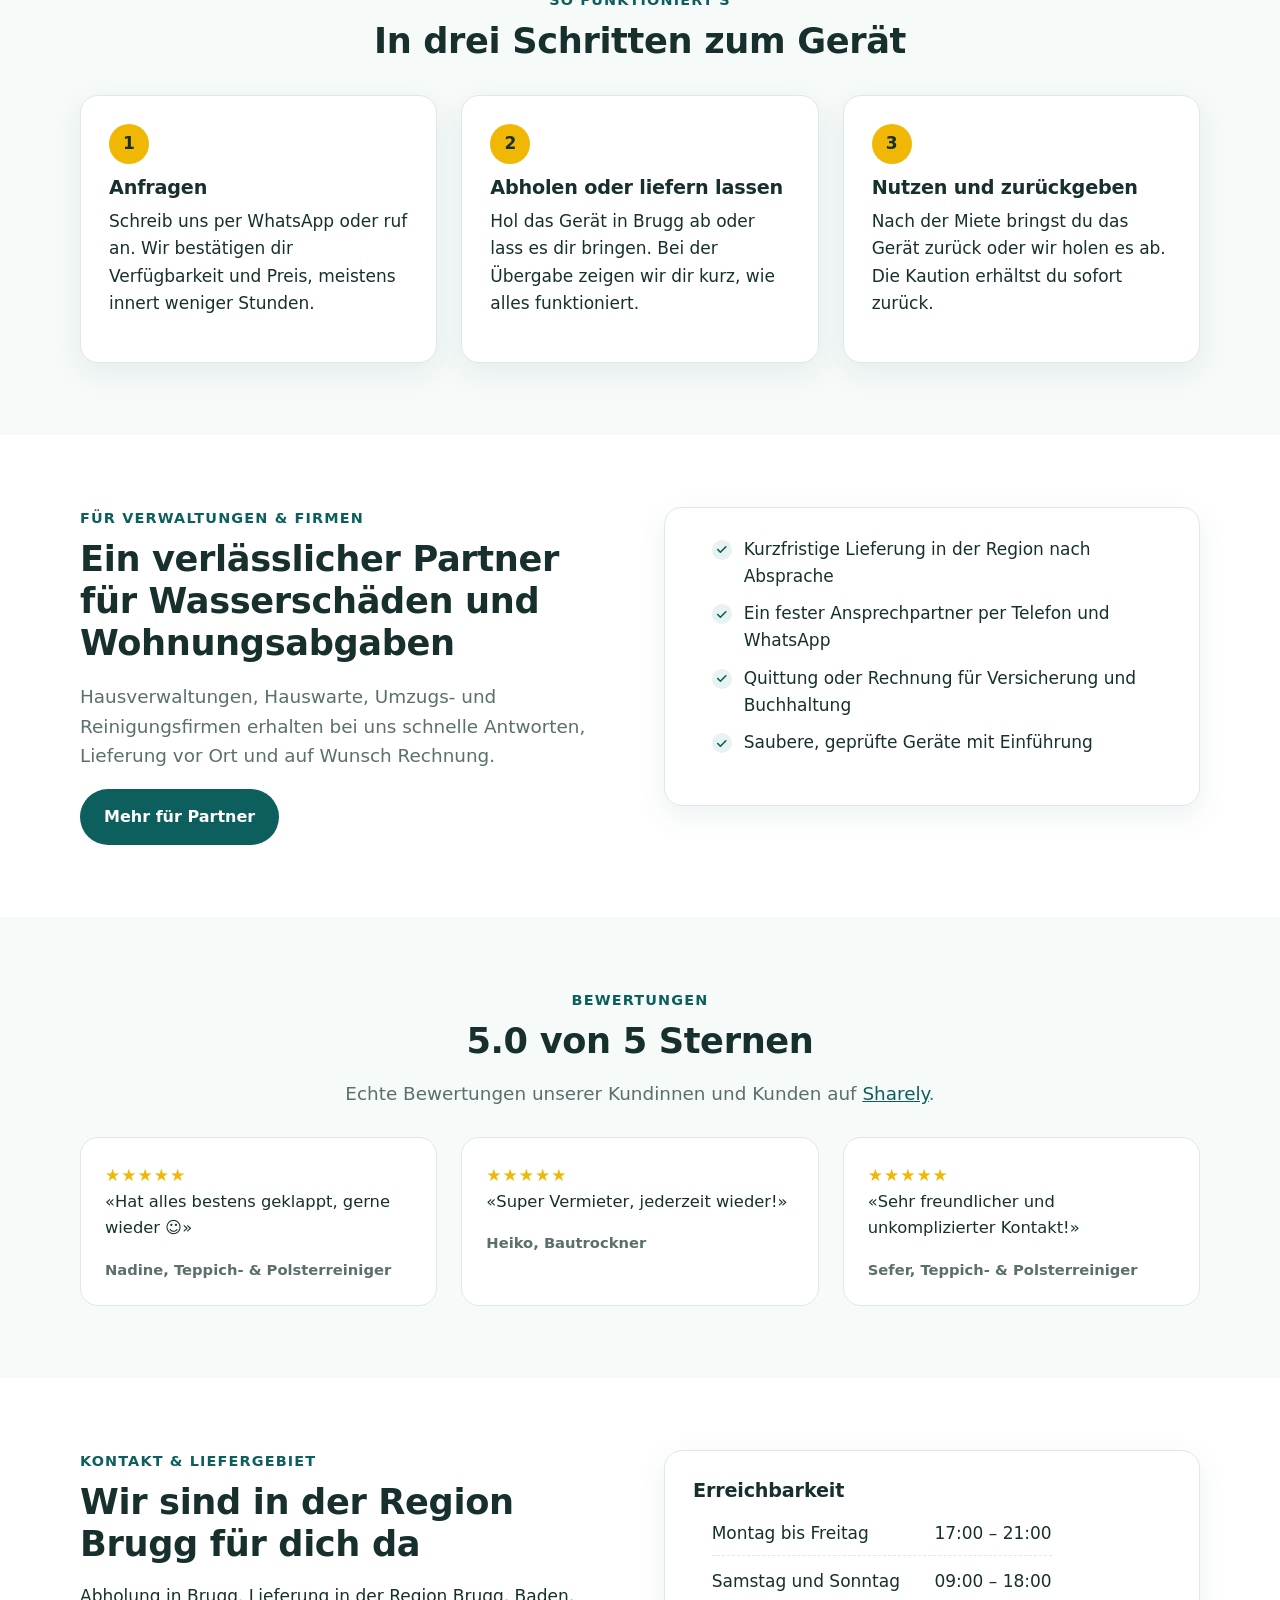
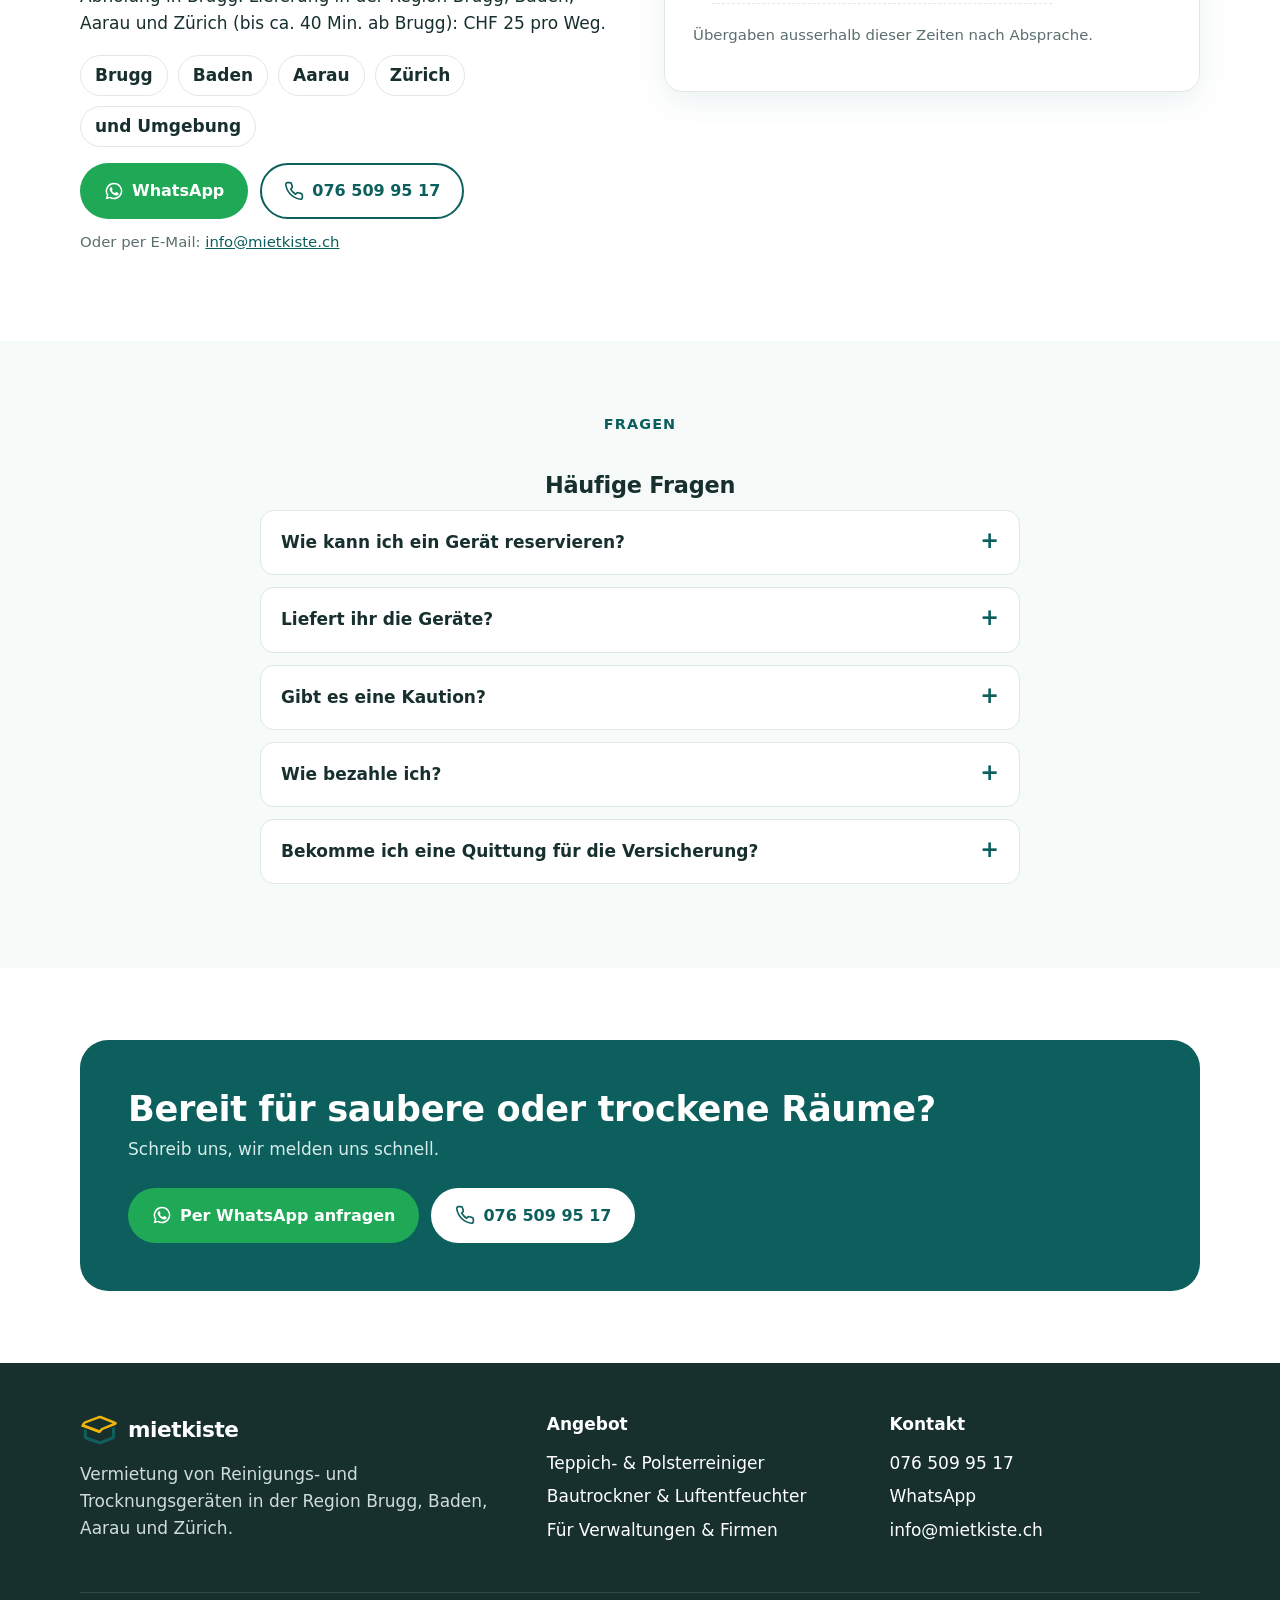
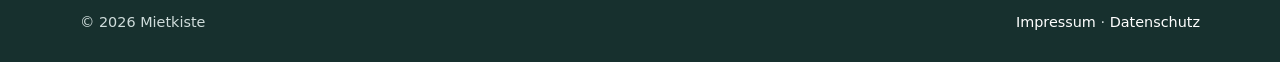
==== commit ca249aaf: "SEO: structured data for services and breadcrumbs, social tags, lighter images, heading order, sitem" ====
--- a/docs/index.html
+++ b/docs/index.html
@@ -7,22 +7,26 @@
 <meta name="description" content="Teppich- und Polsterreiniger sowie Bautrockner mieten in der Region Brugg, Baden, Aarau und Zürich. Sauber, geprüft, mit Lieferung. 5.0 Sterne.">
 <link rel="canonical" href="https://mietkiste.ch/">
 <meta property="og:type" content="website">
+<meta property="og:site_name" content="Mietkiste">
 <meta property="og:title" content="Mietkiste | Teppichreiniger & Bautrockner mieten in Brugg">
 <meta property="og:description" content="Teppich- und Polsterreiniger sowie Bautrockner mieten in der Region Brugg, Baden, Aarau und Zürich. Sauber, geprüft, mit Lieferung. 5.0 Sterne.">
 <meta property="og:url" content="https://mietkiste.ch/">
 <meta property="og:image" content="https://mietkiste.ch/assets/og.png">
+<meta property="og:image:width" content="1200">
+<meta property="og:image:height" content="630">
 <meta property="og:locale" content="de_CH">
+<meta name="twitter:card" content="summary_large_image">
 <meta name="theme-color" content="#0c5f5c">
 <link rel="icon" href="./favicon.ico" sizes="32x32">
 <link rel="icon" type="image/png" href="./assets/favicon-512.png">
 <link rel="apple-touch-icon" href="./assets/favicon-180.png">
 <link rel="stylesheet" href="./assets/style.css">
-<script type="application/ld+json">{"@context": "https://schema.org", "@graph": [{"@type": "LocalBusiness", "@id": "https://mietkiste.ch/#business", "name": "Mietkiste", "description": "Vermietung von Teppich- und Polsterreinigern sowie Bautrocknern und Luftentfeuchtern in der Region Brugg, Baden, Aarau und Zürich.", "url": "https://mietkiste.ch/", "logo": "https://mietkiste.ch/assets/logo.png", "image": "https://mietkiste.ch/assets/og.png", "telephone": "+41765099517", "email": "info@mietkiste.ch", "priceRange": "CHF 15–149", "areaServed": ["Brugg", "Baden", "Aarau", "Zürich"], "openingHoursSpecification": [{"@type": "OpeningHoursSpecification", "dayOfWeek": ["Monday", "Tuesday", "Wednesday", "Thursday", "Friday"], "opens": "17:00", "closes": "21:00"}, {"@type": "OpeningHoursSpecification", "dayOfWeek": ["Saturday", "Sunday"], "opens": "09:00", "closes": "18:00"}], "sameAs": ["https://www.sharely.ch/de/profil/3b8d8166-ce87-4f62-a841-324b7e6430e0"]}, {"@type": "FAQPage", "mainEntity": [{"@type": "Question", "name": "Wie kann ich ein Gerät reservieren?", "acceptedAnswer": {"@type": "Answer", "text": "Am schnellsten per WhatsApp oder Telefon (076 509 95 17). Bitte frage mindestens 24 Stunden im Voraus an. Wenn du über eine Plattform mit Versicherung buchen möchtest, findest du uns auch auf Sharely."}}, {"@type": "Question", "name": "Liefert ihr die Geräte?", "acceptedAnswer": {"@type": "Answer", "text": "Lieferung in der Region Brugg, Baden, Aarau und Zürich (bis ca. 40 Min. ab Brugg): CHF 25 pro Weg. Abholung in Brugg ist kostenlos."}}, {"@type": "Question", "name": "Gibt es eine Kaution?", "acceptedAnswer": {"@type": "Answer", "text": "Bei Direktmiete verlangen wir eine Kaution von CHF 150 pro Gerät, bar oder per TWINT. Du erhältst sie bei der Rückgabe sofort zurück."}}, {"@type": "Question", "name": "Wie bezahle ich?", "acceptedAnswer": {"@type": "Answer", "text": "Bar oder per TWINT bei der Übergabe. Für Verwaltungen und Firmen ist auf Anfrage auch Rechnung möglich."}}, {"@type": "Question", "name": "Bekomme ich eine Quittung für die Versicherung?", "acceptedAnswer": {"@type": "Answer", "text": "Ja, auf Wunsch erhältst du eine Quittung, zum Beispiel für die Gebäude- oder Hausratversicherung nach einem Wasserschaden."}}]}]}</script>
+<script type="application/ld+json">{"@context": "https://schema.org", "@graph": [{"@type": "LocalBusiness", "@id": "https://mietkiste.ch/#business", "name": "Mietkiste", "description": "Vermietung von Teppich- und Polsterreinigern sowie Bautrocknern und Luftentfeuchtern in der Region Brugg, Baden, Aarau und Zürich.", "url": "https://mietkiste.ch/", "logo": "https://mietkiste.ch/assets/logo.png", "image": "https://mietkiste.ch/assets/og.png", "telephone": "+41765099517", "email": "info@mietkiste.ch", "priceRange": "CHF 15–149", "areaServed": [{"@type": "City", "name": "Brugg"}, {"@type": "City", "name": "Baden"}, {"@type": "City", "name": "Wettingen"}, {"@type": "City", "name": "Aarau"}, {"@type": "City", "name": "Lenzburg"}, {"@type": "City", "name": "Zürich"}], "contactPoint": {"@type": "ContactPoint", "telephone": "+41765099517", "email": "info@mietkiste.ch", "contactType": "customer service", "availableLanguage": ["de", "en"]}, "openingHoursSpecification": [{"@type": "OpeningHoursSpecification", "dayOfWeek": ["Monday", "Tuesday", "Wednesday", "Thursday", "Friday"], "opens": "17:00", "closes": "21:00"}, {"@type": "OpeningHoursSpecification", "dayOfWeek": ["Saturday", "Sunday"], "opens": "09:00", "closes": "18:00"}], "sameAs": ["https://www.sharely.ch/de/profil/3b8d8166-ce87-4f62-a841-324b7e6430e0"]}, {"@type": "FAQPage", "mainEntity": [{"@type": "Question", "name": "Wie kann ich ein Gerät reservieren?", "acceptedAnswer": {"@type": "Answer", "text": "Am schnellsten per WhatsApp oder Telefon (076 509 95 17). Bitte frage mindestens 24 Stunden im Voraus an. Wenn du über eine Plattform mit Versicherung buchen möchtest, findest du uns auch auf Sharely."}}, {"@type": "Question", "name": "Liefert ihr die Geräte?", "acceptedAnswer": {"@type": "Answer", "text": "Lieferung in der Region Brugg, Baden, Aarau und Zürich (bis ca. 40 Min. ab Brugg): CHF 25 pro Weg. Abholung in Brugg ist kostenlos."}}, {"@type": "Question", "name": "Gibt es eine Kaution?", "acceptedAnswer": {"@type": "Answer", "text": "Bei Direktmiete verlangen wir eine Kaution von CHF 150 pro Gerät, bar oder per TWINT. Du erhältst sie bei der Rückgabe sofort zurück."}}, {"@type": "Question", "name": "Wie bezahle ich?", "acceptedAnswer": {"@type": "Answer", "text": "Bar oder per TWINT bei der Übergabe. Für Verwaltungen und Firmen ist auf Anfrage auch Rechnung möglich."}}, {"@type": "Question", "name": "Bekomme ich eine Quittung für die Versicherung?", "acceptedAnswer": {"@type": "Answer", "text": "Ja, auf Wunsch erhältst du eine Quittung, zum Beispiel für die Gebäude- oder Hausratversicherung nach einem Wasserschaden."}}]}]}</script>
 </head>
 <body>
 <header class="site-header">
   <div class="wrap">
-    <a class="brand" href="./"><img src="./assets/icon.png" alt="" width="38" height="38">mietkiste</a>
+    <a class="brand" href="./"><img src="./assets/icon-76.png" alt="" width="38" height="38">mietkiste</a>
     <button class="nav-toggle" aria-label="Menü öffnen" aria-expanded="false" onclick="var n=document.querySelector('.nav');n.classList.toggle('open');this.setAttribute('aria-expanded',n.classList.contains('open'))"><svg width="26" height="26" viewBox="0 0 24 24" fill="none" stroke="currentColor" stroke-width="2" stroke-linecap="round" aria-hidden="true"><path d="M3 6h18M3 12h18M3 18h18"/></svg></button>
     <nav class="nav"><a href="./teppichreiniger-mieten/">Teppichreiniger</a><a href="./bautrockner-mieten/">Bautrockner</a><a href="./partner/">Für Partner</a><a href="./#kontakt">Kontakt</a><a class="btn btn-wa btn-sm" href="https://wa.me/41765099517?text=Hallo%20Mietkiste%2C%20ich%20habe%20eine%20Anfrage%3A"><svg viewBox="0 0 24 24" fill="currentColor" aria-hidden="true"><path d="M12 2a10 10 0 0 0-8.6 15.1L2 22l5-1.3A10 10 0 1 0 12 2Zm0 18.2a8.2 8.2 0 0 1-4.2-1.2l-.3-.2-3 .8.8-2.9-.2-.3A8.2 8.2 0 1 1 12 20.2Zm4.5-6.1c-.2-.1-1.5-.7-1.7-.8s-.4-.1-.6.1l-.8 1c-.1.2-.3.2-.5.1a6.7 6.7 0 0 1-3.3-2.9c-.3-.4.2-.4.7-1.4a.5.5 0 0 0 0-.4l-.8-1.8c-.2-.5-.4-.4-.6-.4h-.5a1 1 0 0 0-.7.3 3 3 0 0 0-.9 2.2 5.2 5.2 0 0 0 1.1 2.7 11.8 11.8 0 0 0 4.5 4c1.7.7 2.3.8 3.2.6a2.7 2.7 0 0 0 1.8-1.2 2.2 2.2 0 0 0 .2-1.2c-.1-.1-.3-.2-.5-.3Z"/></svg>WhatsApp</a></nav>
   </div>
@@ -45,7 +49,7 @@
         <span><svg viewBox="0 0 24 24" fill="none" stroke="currentColor" stroke-width="2" stroke-linecap="round" stroke-linejoin="round" aria-hidden="true"><path d="M5 2h14v20l-3-2-2 2-2-2-2 2-2-2-3 2Z"/><path d="M9 7h6M9 11h6M9 15h4"/></svg> Quittung für die Versicherung</span>
       </div>
     </div>
-    <div class="hero-art"><img src="./assets/logo.png" alt="Mietkiste Logo" width="640" height="441"></div>
+    <div class="hero-art"><img src="./assets/logo.png" alt="Mietkiste Logo" width="480" height="331"></div>
   </div>
 </section>
 
@@ -179,11 +183,11 @@
   <div class="wrap">
     <div class="footer-grid">
       <div>
-        <a class="brand" href="./" style="color:#fff"><img src="./assets/icon.png" alt="" width="38" height="38">mietkiste</a>
+        <a class="brand" href="./" style="color:#fff"><img src="./assets/icon-76.png" alt="" width="38" height="38">mietkiste</a>
         <p style="margin-top:12px">Vermietung von Reinigungs- und Trocknungsgeräten in der Region Brugg, Baden, Aarau und Zürich.</p>
       </div>
       <div>
-        <h4>Angebot</h4>
+        <p class="footer-title">Angebot</p>
         <ul>
           <li><a href="./teppichreiniger-mieten/">Teppich- &amp; Polsterreiniger</a></li>
           <li><a href="./bautrockner-mieten/">Bautrockner &amp; Luftentfeuchter</a></li>
@@ -191,7 +195,7 @@
         </ul>
       </div>
       <div>
-        <h4>Kontakt</h4>
+        <p class="footer-title">Kontakt</p>
         <ul>
           <li><a href="tel:+41765099517">076 509 95 17</a></li>
           <li><a href="https://wa.me/41765099517">WhatsApp</a></li>
--- a/docs/assets/style.css
+++ b/docs/assets/style.css
@@ -136,7 +136,7 @@
 .site-footer a { color: #fff; text-decoration: none; }
 .site-footer a:hover { text-decoration: underline; }
 .footer-grid { display: grid; grid-template-columns: 1.4fr 1fr 1fr; gap: 32px; }
-.footer-grid h4 { color: #fff; margin: 0 0 12px; }
+.footer-grid .footer-title { font-weight: 700; color: #fff; margin: 0 0 12px; }
 .footer-grid ul { list-style: none; padding: 0; margin: 0; }
 .footer-grid li { margin-bottom: 6px; }
 .footer-bottom { border-top: 1px solid rgba(255,255,255,0.12); margin-top: 32px; padding-top: 18px; font-size: 0.9rem; display: flex; justify-content: space-between; flex-wrap: wrap; gap: 10px; }
